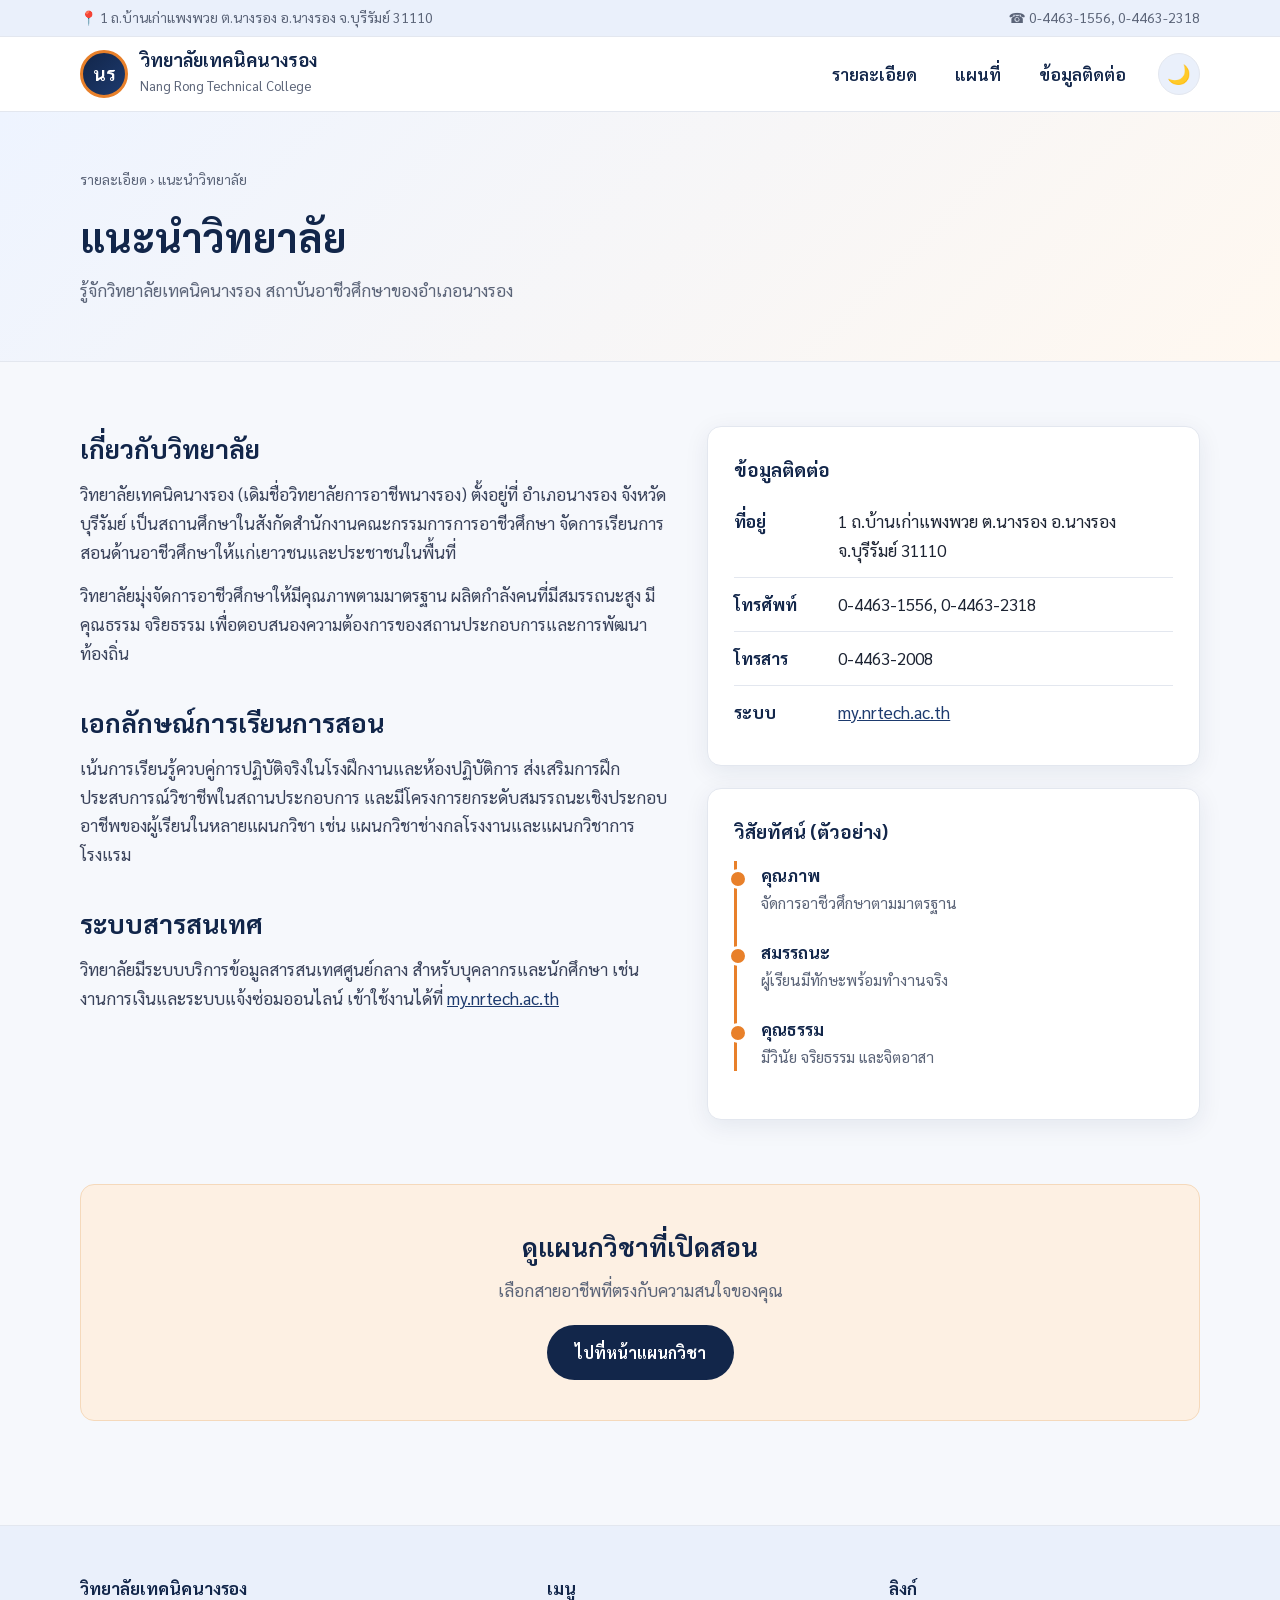
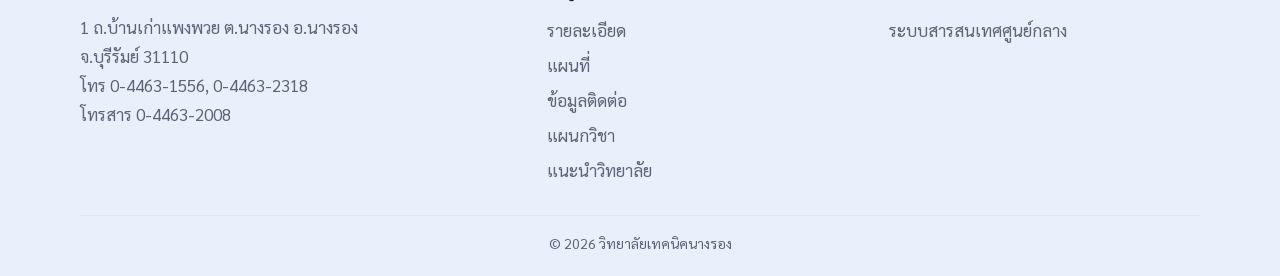
==== about.html @ fb566383 "Add files via upload" ====
<!DOCTYPE html>
<html lang="th">
<head>
  <meta charset="UTF-8">
  <meta name="viewport" content="width=device-width, initial-scale=1">
  <title>แนะนำวิทยาลัย | วิทยาลัยเทคนิคนางรอง</title>
  <meta name="description" content="แนะนำวิทยาลัยเทคนิคนางรอง จังหวัดบุรีรัมย์ ข้อมูลทั่วไป วิสัยทัศน์ และข้อมูลการติดต่อ">
  <link rel="preconnect" href="https://fonts.googleapis.com">
  <link rel="preconnect" href="https://fonts.gstatic.com" crossorigin>
  <link href="https://fonts.googleapis.com/css2?family=Sarabun:wght@400;600;700&display=swap" rel="stylesheet">
  <link rel="stylesheet" href="style.css">
  <script src="theme.js"></script>
</head>
<body>

  <div class="topbar">
    <div class="container">
      <span>📍 1 ถ.บ้านเก่าแพงพวย ต.นางรอง อ.นางรอง จ.บุรีรัมย์ 31110</span>
      <span>☎ 0-4463-1556, 0-4463-2318</span>
    </div>
  </div>

  <header class="site-header">
    <div class="container">
      <a href="index.html" class="brand">
        <div class="brand-mark"><span>นร</span><img src="images/logo.png" alt="โลโก้วิทยาลัยเทคนิคนางรอง" onerror="this.remove()"></div>
        <div class="brand-text">
          <strong>วิทยาลัยเทคนิคนางรอง</strong>
          <span>Nang Rong Technical College</span>
        </div>
      </a>
      <button class="theme-btn" id="themeBtn" type="button" aria-label="เปลี่ยนเป็นโหมดมืด">🌙</button>
      <button class="menu-btn" aria-label="เปิดเมนู" onclick="document.getElementById('nav').classList.toggle('open')">☰</button>
      <nav class="nav" id="nav">
        <a href="index.html">รายละเอียด</a>
        <a href="map.html">แผนที่</a>
        <a href="contact.html">ข้อมูลติดต่อ</a>
      </nav>
    </div>
  </header>

  <div class="page-banner">
    <div class="container">
      <div class="crumbs"><a href="index.html">รายละเอียด</a> › แนะนำวิทยาลัย</div>
      <h1>แนะนำวิทยาลัย</h1>
      <p>รู้จักวิทยาลัยเทคนิคนางรอง สถาบันอาชีวศึกษาของอำเภอนางรอง</p>
    </div>
  </div>

  <main>
    <section>
      <div class="container two-col">

        <div class="prose">
          <h2>เกี่ยวกับวิทยาลัย</h2>
          <p>วิทยาลัยเทคนิคนางรอง (เดิมชื่อวิทยาลัยการอาชีพนางรอง) ตั้งอยู่ที่ อำเภอนางรอง จังหวัดบุรีรัมย์ เป็นสถานศึกษาในสังกัดสำนักงานคณะกรรมการการอาชีวศึกษา จัดการเรียนการสอนด้านอาชีวศึกษาให้แก่เยาวชนและประชาชนในพื้นที่</p>
          <p>วิทยาลัยมุ่งจัดการอาชีวศึกษาให้มีคุณภาพตามมาตรฐาน ผลิตกำลังคนที่มีสมรรถนะสูง มีคุณธรรม จริยธรรม เพื่อตอบสนองความต้องการของสถานประกอบการและการพัฒนาท้องถิ่น</p>

          <h2 style="margin-top:32px">เอกลักษณ์การเรียนการสอน</h2>
          <p>เน้นการเรียนรู้ควบคู่การปฏิบัติจริงในโรงฝึกงานและห้องปฏิบัติการ ส่งเสริมการฝึกประสบการณ์วิชาชีพในสถานประกอบการ และมีโครงการยกระดับสมรรถนะเชิงประกอบอาชีพของผู้เรียนในหลายแผนกวิชา เช่น แผนกวิชาช่างกลโรงงานและแผนกวิชาการโรงแรม</p>

          <h2 style="margin-top:32px">ระบบสารสนเทศ</h2>
          <p>วิทยาลัยมีระบบบริการข้อมูลสารสนเทศศูนย์กลาง สำหรับบุคลากรและนักศึกษา เช่น งานการเงินและระบบแจ้งซ่อมออนไลน์ เข้าใช้งานได้ที่
            <a href="https://my.nrtech.ac.th/" target="_blank" rel="noopener" style="color:var(--navy-2);text-decoration:underline">my.nrtech.ac.th</a></p>
        </div>

        <aside>
          <div class="card" id="contact">
            <h3 style="margin-bottom:10px">ข้อมูลติดต่อ</h3>
            <ul class="info-list">
              <li><span class="k">ที่อยู่</span><span>1 ถ.บ้านเก่าแพงพวย ต.นางรอง อ.นางรอง จ.บุรีรัมย์ 31110</span></li>
              <li><span class="k">โทรศัพท์</span><span>0-4463-1556, 0-4463-2318</span></li>
              <li><span class="k">โทรสาร</span><span>0-4463-2008</span></li>
              <li><span class="k">ระบบ</span><span><a href="https://my.nrtech.ac.th/" target="_blank" rel="noopener">my.nrtech.ac.th</a></span></li>
            </ul>
          </div>

          <div class="card" style="margin-top:22px">
            <h3 style="margin-bottom:14px">วิสัยทัศน์ (ตัวอย่าง)</h3>
            <div class="timeline">
              <div class="item"><h4>คุณภาพ</h4><p>จัดการอาชีวศึกษาตามมาตรฐาน</p></div>
              <div class="item"><h4>สมรรถนะ</h4><p>ผู้เรียนมีทักษะพร้อมทำงานจริง</p></div>
              <div class="item"><h4>คุณธรรม</h4><p>มีวินัย จริยธรรม และจิตอาสา</p></div>
            </div>
          </div>
        </aside>

      </div>
    </section>

    <section style="padding-top:0">
      <div class="container">
        <div class="cta">
          <h2>ดูแผนกวิชาที่เปิดสอน</h2>
          <p>เลือกสายอาชีพที่ตรงกับความสนใจของคุณ</p>
          <a href="departments.html" class="btn btn-primary">ไปที่หน้าแผนกวิชา</a>
        </div>
      </div>
    </section>
  </main>

  <footer class="site-footer">
    <div class="container">
      <div class="footer-grid">
        <div>
          <h4>วิทยาลัยเทคนิคนางรอง</h4>
          <p>1 ถ.บ้านเก่าแพงพวย ต.นางรอง อ.นางรอง<br>จ.บุรีรัมย์ 31110</p>
          <p>โทร 0-4463-1556, 0-4463-2318<br>โทรสาร 0-4463-2008</p>
        </div>
        <div>
          <h4>เมนู</h4>
          <ul>
            <li><a href="index.html">รายละเอียด</a></li>
            <li><a href="map.html">แผนที่</a></li>
            <li><a href="contact.html">ข้อมูลติดต่อ</a></li>
            <li><a href="departments.html">แผนกวิชา</a></li>
            <li><a href="about.html">แนะนำวิทยาลัย</a></li>
          </ul>
        </div>
        <div>
          <h4>ลิงก์</h4>
          <ul>
            <li><a href="https://my.nrtech.ac.th/" target="_blank" rel="noopener">ระบบสารสนเทศศูนย์กลาง</a></li>
          </ul>
        </div>
      </div>
      <div class="copy">© 2026 วิทยาลัยเทคนิคนางรอง</div>
    </div>
  </footer>

</body>
</html>
---- style.css ----
/* ============ Theme tokens ============ */
:root {
  color-scheme: light;
  --navy: #12264a;          /* heading text */
  --navy-2: #1d3a6e;        /* link text */
  --brand: #12264a;         /* solid fills (buttons, active nav) */
  --brand-2: #1d3a6e;
  --accent: #e8802a;
  --accent-dark: #b85f12;
  --accent-soft: #fdf0e3;
  --accent-line: #f5d9bb;
  --ink: #1d2433;
  --prose: #39425a;
  --muted: #5b6478;
  --line: #e3e7ef;
  --bg: #f6f8fc;
  --surface: #ffffff;
  --soft: #eaf0fb;
  --hero-a: #eef4ff;
  --hero-b: #fff8f0;
  --glow: rgba(232, 128, 42, 0.18);
  --radius: 14px;
  --shadow: 0 6px 24px rgba(18, 38, 74, 0.08);
  --shadow-hover: 0 12px 32px rgba(18, 38, 74, 0.14);
}

:root[data-theme="dark"] {
  color-scheme: dark;
  --navy: #dbe7ff;
  --navy-2: #8fb4ff;
  --brand: #2f5fb8;
  --brand-2: #4377d4;
  --accent: #f29441;
  --accent-dark: #ffb877;
  --accent-soft: #33261a;
  --accent-line: #5a3f25;
  --ink: #e7ebf5;
  --prose: #c3cbe0;
  --muted: #9aa5c0;
  --line: #2a3550;
  --bg: #0e1424;
  --surface: #161e33;
  --soft: #1a2440;
  --hero-a: #121b33;
  --hero-b: #1b1a2b;
  --glow: rgba(242, 148, 65, 0.16);
  --shadow: 0 6px 24px rgba(0, 0, 0, 0.35);
  --shadow-hover: 0 12px 32px rgba(0, 0, 0, 0.5);
}

* { box-sizing: border-box; margin: 0; padding: 0; }

html { scroll-behavior: smooth; }

body {
  font-family: "Sarabun", "Noto Sans Thai", system-ui, sans-serif;
  color: var(--ink);
  background: var(--bg);
  line-height: 1.7;
  font-size: 17px;
  transition: background .25s, color .25s;
}

a { color: inherit; text-decoration: none; }
img { max-width: 100%; display: block; }

.container { width: min(1120px, 100% - 32px); margin-inline: auto; }

/* ---------- Header ---------- */
.topbar {
  background: var(--soft);
  color: var(--muted);
  font-size: 14px;
  border-bottom: 1px solid var(--line);
}
.topbar .container {
  display: flex; justify-content: space-between; flex-wrap: wrap;
  gap: 4px 20px; padding: 6px 0;
}
.topbar a:hover { color: var(--navy); }

.site-header {
  background: var(--surface);
  border-bottom: 1px solid var(--line);
  position: sticky; top: 0; z-index: 50;
}
.site-header .container {
  display: flex; align-items: center; justify-content: space-between;
  padding: 12px 0; gap: 16px;
}
.brand { display: flex; align-items: center; gap: 12px; order: 1; }
.brand-mark {
  width: 48px; height: 48px; border-radius: 50%;
  background: linear-gradient(135deg, var(--brand), var(--brand-2));
  color: #fff; display: grid; place-items: center;
  font-weight: 700; font-size: 18px; border: 3px solid var(--accent);
}
.brand-text strong { display: block; font-size: 18px; color: var(--navy); line-height: 1.2; }
.brand-text span { font-size: 13px; color: var(--muted); }

.nav { display: flex; gap: 6px; order: 2; margin-left: auto; }
.nav a {
  padding: 8px 16px; border-radius: 999px; font-weight: 600; color: var(--navy);
  transition: background .2s, color .2s;
}
.nav a:hover { background: var(--accent-soft); }
.nav a.active { background: var(--brand); color: #fff; }

.theme-btn {
  order: 3; width: 42px; height: 42px; border-radius: 50%;
  border: 1px solid var(--line); background: var(--soft); color: var(--navy);
  font-size: 19px; line-height: 1; cursor: pointer; flex-shrink: 0;
  display: grid; place-items: center; transition: transform .15s, border-color .2s;
}
.theme-btn:hover { transform: rotate(15deg); border-color: var(--accent); }
.theme-btn:focus-visible, .menu-btn:focus-visible, .filter-btn:focus-visible {
  outline: 3px solid var(--accent); outline-offset: 2px;
}

.menu-btn {
  order: 4; display: none; background: none; border: 1px solid var(--line);
  border-radius: 10px; padding: 8px 12px; font-size: 20px; cursor: pointer; color: var(--navy);
}

/* ---------- Hero ---------- */
.hero {
  background:
    radial-gradient(circle at 85% 20%, var(--glow), transparent 45%),
    linear-gradient(135deg, var(--hero-a) 0%, var(--hero-b) 100%);
  color: var(--ink);
  padding: 88px 0 96px;
}
.hero .container { display: grid; grid-template-columns: 1.3fr 1fr; gap: 40px; align-items: center; }
.eyebrow {
  display: inline-block; background: var(--accent-soft); color: var(--accent-dark); padding: 4px 14px;
  border-radius: 999px; font-size: 14px; margin-bottom: 18px; font-weight: 600;
}
.hero h1 { font-size: clamp(32px, 5vw, 52px); line-height: 1.25; margin-bottom: 16px; color: var(--navy); }
.hero h1 em { font-style: normal; color: var(--accent); }
.hero p { color: var(--muted); max-width: 560px; margin-bottom: 28px; }
.hero-actions { display: flex; gap: 12px; flex-wrap: wrap; }

.btn {
  display: inline-block; padding: 12px 26px; border-radius: 999px;
  font-weight: 700; border: 2px solid transparent; transition: transform .15s, background .2s, color .2s;
  cursor: pointer; font-family: inherit; font-size: 16px;
}
.btn:hover { transform: translateY(-2px); }
.btn-primary { background: var(--accent); color: #1a1208; }
.btn-primary:hover { filter: brightness(0.92); }
.btn-ghost { border-color: var(--navy); color: var(--navy); }
.btn-ghost:hover { background: var(--navy); color: var(--bg); }

.hero-card {
  background: var(--surface); border: 1px solid var(--line);
  border-radius: var(--radius); padding: 28px; box-shadow: var(--shadow);
}
.hero-card h3 { margin-bottom: 14px; font-size: 18px; color: var(--navy); }
.hero-card li { list-style: none; padding: 8px 0; border-bottom: 1px dashed var(--line); color: var(--ink); }
.hero-card li a:hover { color: var(--accent); }
.hero-card li:last-child { border: 0; }

/* ---------- Page banner (inner pages) ---------- */
.page-banner {
  background: linear-gradient(135deg, var(--hero-a) 0%, var(--hero-b) 100%);
  color: var(--navy); padding: 56px 0;
  border-bottom: 1px solid var(--line);
}
.page-banner h1 { font-size: clamp(28px, 4vw, 40px); }
.page-banner p { color: var(--muted); margin-top: 6px; }
.crumbs { font-size: 14px; color: var(--muted); margin-bottom: 10px; }
.crumbs a:hover { color: var(--accent); }

/* ---------- Sections ---------- */
section { padding: 64px 0; }
.section-alt { background: var(--surface); border-block: 1px solid var(--line); }
.section-head { text-align: center; max-width: 640px; margin: 0 auto 40px; }
.section-head h2 { font-size: 30px; color: var(--navy); }
.section-head p { color: var(--muted); margin-top: 8px; }
.section-head::after {
  content: ""; display: block; width: 56px; height: 4px; border-radius: 4px;
  background: var(--accent); margin: 14px auto 0;
}

.grid { display: grid; gap: 22px; }
.grid-3 { grid-template-columns: repeat(auto-fill, minmax(260px, 1fr)); }
.grid-4 { grid-template-columns: repeat(auto-fill, minmax(220px, 1fr)); }

.card {
  background: var(--surface); border-radius: var(--radius); padding: 26px;
  box-shadow: var(--shadow); border: 1px solid var(--line);
  transition: transform .2s, box-shadow .2s, background .25s;
}
.card:hover { transform: translateY(-4px); box-shadow: var(--shadow-hover); }
.card .icon {
  width: 54px; height: 54px; border-radius: 14px; background: var(--accent-soft);
  display: grid; place-items: center; font-size: 28px; margin-bottom: 14px;
}
.card h3 { color: var(--navy); font-size: 19px; margin-bottom: 6px; }
.card p { color: var(--muted); font-size: 15.5px; }
.tag {
  display: inline-block; margin-top: 12px; font-size: 13px; font-weight: 600;
  background: var(--soft); color: var(--navy-2); padding: 2px 12px; border-radius: 999px;
}

.cta {
  background: var(--accent-soft); border-radius: var(--radius);
  padding: 40px; text-align: center; border: 1px solid var(--accent-line);
}
.cta h2 { color: var(--navy); margin-bottom: 8px; }
.cta p { color: var(--muted); margin-bottom: 20px; }
.cta .btn-primary { background: var(--brand); color: #fff; }
.cta .btn-primary:hover { background: var(--brand-2); filter: none; }

/* ---------- Filters (departments) ---------- */
.filters { display: flex; gap: 10px; justify-content: center; flex-wrap: wrap; margin-bottom: 32px; }
.filter-btn {
  padding: 8px 20px; border-radius: 999px; border: 1px solid var(--line);
  background: var(--surface); font-family: inherit; font-size: 16px; cursor: pointer; color: var(--navy);
  font-weight: 600; transition: all .2s;
}
.filter-btn:hover { border-color: var(--accent); }
.filter-btn.active { background: var(--brand); color: #fff; border-color: var(--brand); }
.dept.hidden { display: none; }

/* ---------- About ---------- */
.two-col { display: grid; grid-template-columns: 1.2fr 1fr; gap: 36px; align-items: start; }
.prose h2 { color: var(--navy); margin-bottom: 10px; font-size: 26px; }
.prose p { margin-bottom: 14px; color: var(--prose); }
.prose a, .info-list a { color: var(--navy-2); text-decoration: underline; }
.info-list { list-style: none; }
.info-list li {
  display: flex; gap: 12px; padding: 12px 0; border-bottom: 1px solid var(--line);
}
.info-list li:last-child { border: 0; }
.info-list .k { min-width: 92px; font-weight: 700; color: var(--navy); }

.timeline { border-left: 3px solid var(--accent); padding-left: 24px; }
.timeline .item { position: relative; margin-bottom: 22px; }
.timeline .item::before {
  content: ""; position: absolute; left: -33px; top: 8px; width: 14px; height: 14px;
  border-radius: 50%; background: var(--accent); border: 3px solid var(--surface);
}
.timeline h4 { color: var(--navy); }
.timeline p { color: var(--muted); font-size: 15.5px; }

/* ---------- Footer ---------- */
.site-footer { background: var(--soft); color: var(--muted); padding: 48px 0 20px; margin-top: 40px; border-top: 1px solid var(--line); }
.footer-grid { display: grid; grid-template-columns: 1.4fr 1fr 1fr; gap: 32px; margin-bottom: 28px; }
.site-footer h4 { color: var(--navy); margin-bottom: 10px; }
.site-footer a:hover { color: var(--accent); }
.site-footer li { list-style: none; padding: 3px 0; }
.copy { border-top: 1px solid var(--line); padding-top: 16px; font-size: 14px; text-align: center; }

/* ---------- Responsive ---------- */
@media (max-width: 860px) {
  .hero .container, .two-col, .footer-grid { grid-template-columns: 1fr; }
  .menu-btn { display: block; }
  .theme-btn { margin-left: auto; }
  .nav {
    display: none; position: absolute; left: 0; right: 0; top: 100%; margin-left: 0;
    background: var(--surface); flex-direction: column; padding: 12px 16px;
    border-bottom: 1px solid var(--line); box-shadow: var(--shadow);
  }
  .nav.open { display: flex; }
  .site-header .container { position: relative; }
  .hero { padding: 56px 0; }
}

@media (prefers-reduced-motion: reduce) {
  * { transition: none !important; scroll-behavior: auto !important; }
}

/* ============ เพิ่มใหม่: โลโก้รูป / ช่องรูปภาพ / แกลเลอรี / แผนที่ / ติดต่อ ============ */
.brand-mark { position: relative; overflow: hidden; flex-shrink: 0; }
.brand-mark img { position: absolute; inset: 0; width: 100%; height: 100%; object-fit: cover; }

/* ช่องรูปภาพ: ถ้าไม่มีไฟล์รูป จะแสดงกรอบพร้อมชื่อไฟล์ที่ต้องใส่ */
.photo {
  position: relative; overflow: hidden; border-radius: var(--radius);
  background: var(--soft); border: 1px dashed var(--line);
  aspect-ratio: 16 / 9; display: grid; place-items: center;
  color: var(--muted); font-size: 15px; text-align: center; padding: 12px;
}
.photo::before { content: "📷 " attr(data-label); }
.photo img { position: absolute; inset: 0; width: 100%; height: 100%; object-fit: cover; }
.photo.has-img { border-style: solid; }

.gallery { display: grid; gap: 16px; grid-template-columns: repeat(auto-fill, minmax(250px, 1fr)); }
.gallery .photo { aspect-ratio: 4 / 3; }

.hero-photo { aspect-ratio: 4 / 3; }

.map-wrap { border-radius: var(--radius); overflow: hidden; border: 1px solid var(--line); box-shadow: var(--shadow); background: var(--soft); }
.map-wrap iframe { display: block; width: 100%; height: min(62vh, 520px); border: 0; }

.contact-grid { display: grid; gap: 22px; grid-template-columns: 1fr 1fr; align-items: start; }
.chips { display: flex; flex-wrap: wrap; gap: 8px; }
.chip { background: var(--soft); color: var(--navy-2); font-weight: 600; font-size: 15px; padding: 4px 14px; border-radius: 999px; }
.link-cards { display: grid; gap: 18px; grid-template-columns: repeat(auto-fit, minmax(260px, 1fr)); }
.link-cards .card { display: block; }
.link-cards .card span.go { color: var(--accent-dark); font-weight: 700; }

@media (max-width: 860px) { .contact-grid { grid-template-columns: 1fr; } }

/* มือถือ: แสดง 3 ปุ่มด้านบนเป็นแถวเสมอ (ไม่ซ่อนในเมนู) */
@media (max-width: 860px) {
  .menu-btn { display: none; }
  .site-header .container { flex-wrap: wrap; }
  .nav, .nav.open {
    display: flex; position: static; order: 5; width: 100%; flex-direction: row; gap: 6px;
    padding: 0; border: 0; box-shadow: none; background: transparent; margin-left: 0;
  }
  .nav a { flex: 1; text-align: center; padding: 8px 6px; font-size: 15px; border: 1px solid var(--line); }
  .nav a.active { border-color: var(--brand); }
  .theme-btn { margin-left: auto; }
  .brand { margin-right: 0; }
}

/* ===== รูปที่อัปโหลดแล้ว: แสดงเต็มภาพตามสัดส่วนจริง ไม่ครอบตัด ===== */
.photo.has-img {
  display: block; aspect-ratio: auto; padding: 0; background: var(--soft);
  line-height: 0;
}
.photo.has-img::before { content: none; }
.photo.has-img img {
  position: static; display: block; width: 100%; height: auto;
  max-height: 80vh; object-fit: contain; margin-inline: auto;
}
.gallery { align-items: start; }
.contact-grid { align-items: start; }
.hero .container { align-items: center; }

/* โลโก้: แสดงเต็มวง ไม่ตัดขอบ */
.brand-mark img { object-fit: contain; background: #fff; padding: 2px; }
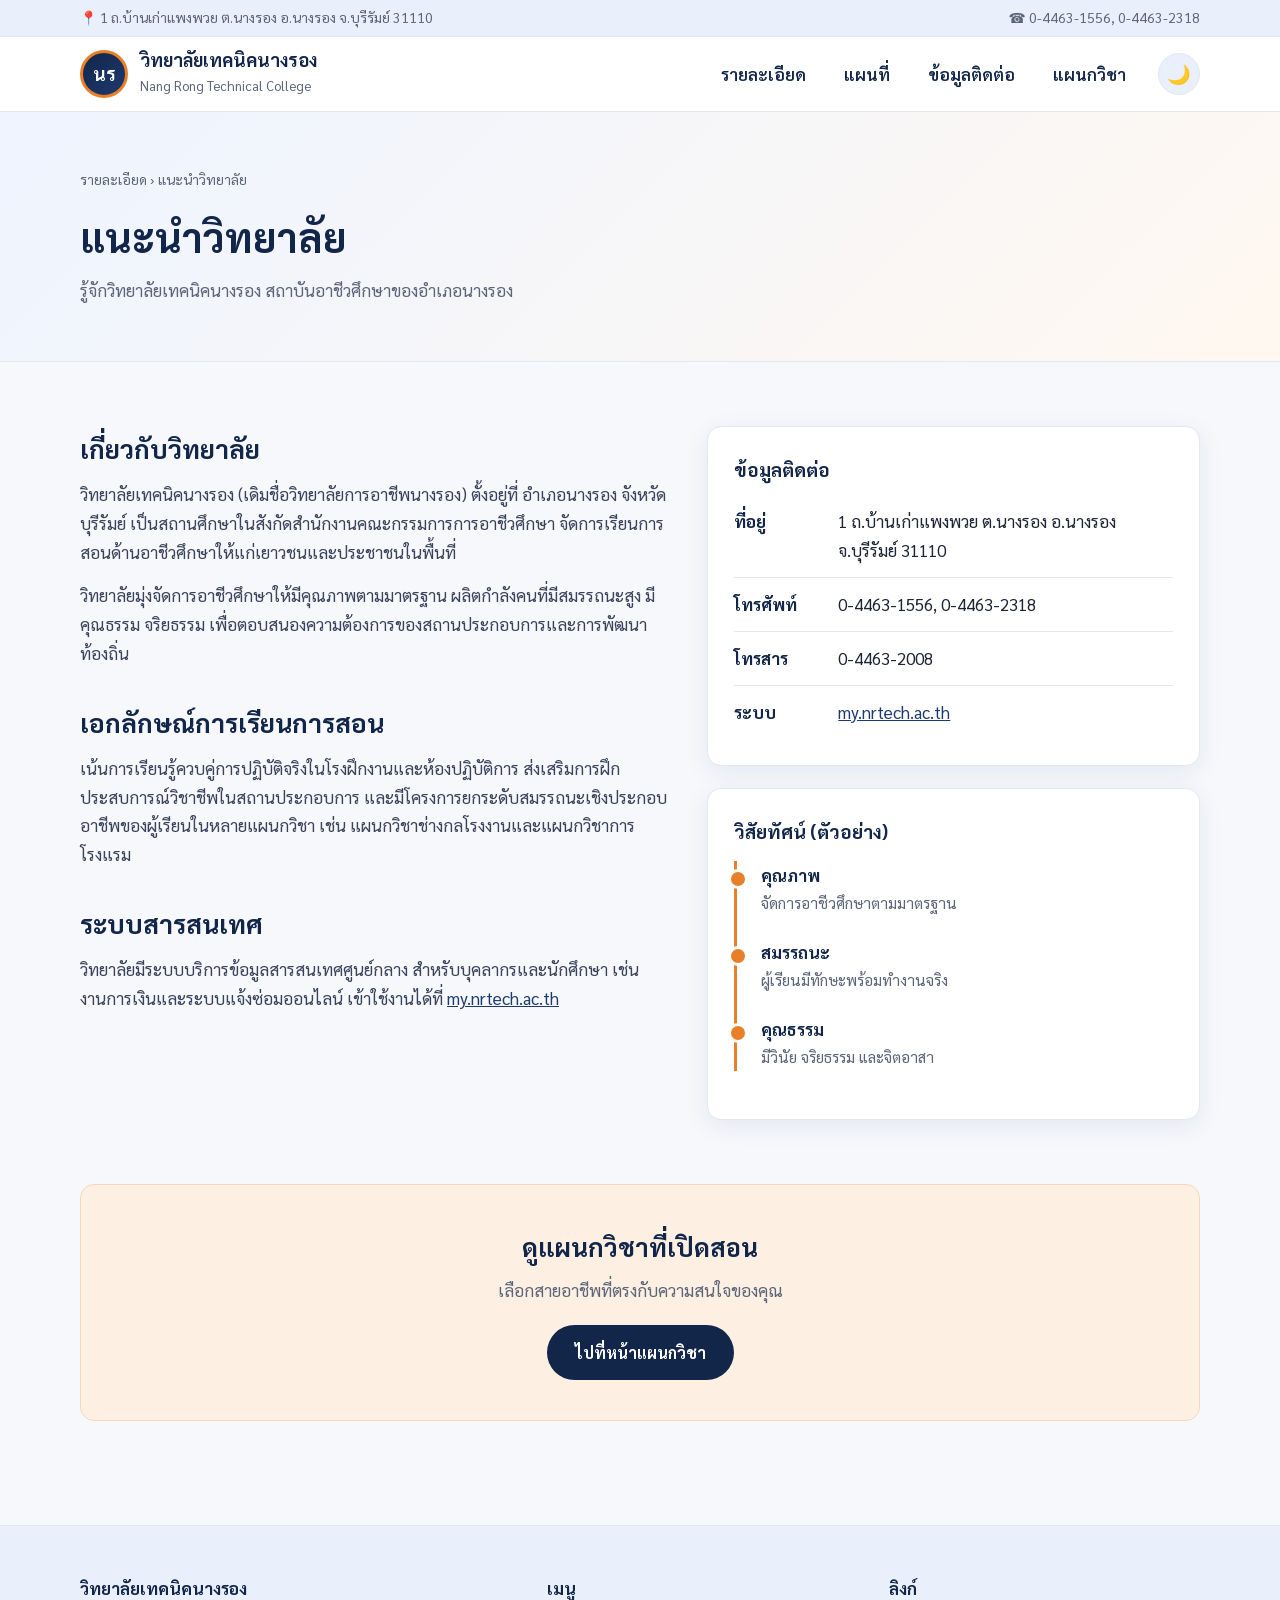
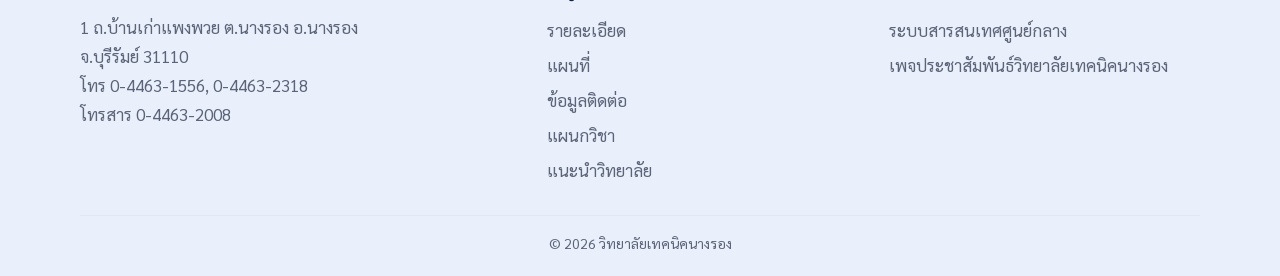
==== commit c5cc5ccc: "Add files via upload" ====
--- a/about.html
+++ b/about.html
@@ -35,6 +35,7 @@
         <a href="index.html">รายละเอียด</a>
         <a href="map.html">แผนที่</a>
         <a href="contact.html">ข้อมูลติดต่อ</a>
+        <a href="departments.html">แผนกวิชา</a>
       </nav>
     </div>
   </header>
@@ -121,6 +122,7 @@
           <h4>ลิงก์</h4>
           <ul>
             <li><a href="https://my.nrtech.ac.th/" target="_blank" rel="noopener">ระบบสารสนเทศศูนย์กลาง</a></li>
+            <li><a href="https://web.facebook.com/NrTechNew" target="_blank" rel="noopener">เพจประชาสัมพันธ์วิทยาลัยเทคนิคนางรอง</a></li>
           </ul>
         </div>
       </div>
--- a/style.css
+++ b/style.css
@@ -332,4 +332,17 @@
 .hero .container { align-items: center; }
 
 /* โลโก้: แสดงเต็มวง ไม่ตัดขอบ */
-.brand-mark img { object-fit: contain; background: #fff; padding: 2px; }+.brand-mark img { object-fit: contain; background: #fff; padding: 2px; }
+
+/* ===== ครูผู้สอน ===== */
+.teachers { display: grid; gap: 22px; grid-template-columns: repeat(auto-fill, minmax(210px, 1fr)); }
+.teacher { text-align: center; padding: 18px 18px 22px; }
+.teacher .photo, .teacher .photo.has-img {
+  aspect-ratio: 3 / 4; display: grid; place-items: center; margin-bottom: 14px; line-height: 1.4;
+}
+.teacher .photo.has-img img {
+  position: absolute; inset: 0; width: 100%; height: 100%; max-height: none; object-fit: contain;
+}
+.teacher h3 { color: var(--navy); font-size: 18px; margin-bottom: 2px; }
+.teacher .role { color: var(--accent-dark); font-weight: 600; font-size: 15px; }
+.teacher .sub { color: var(--muted); font-size: 14px; }
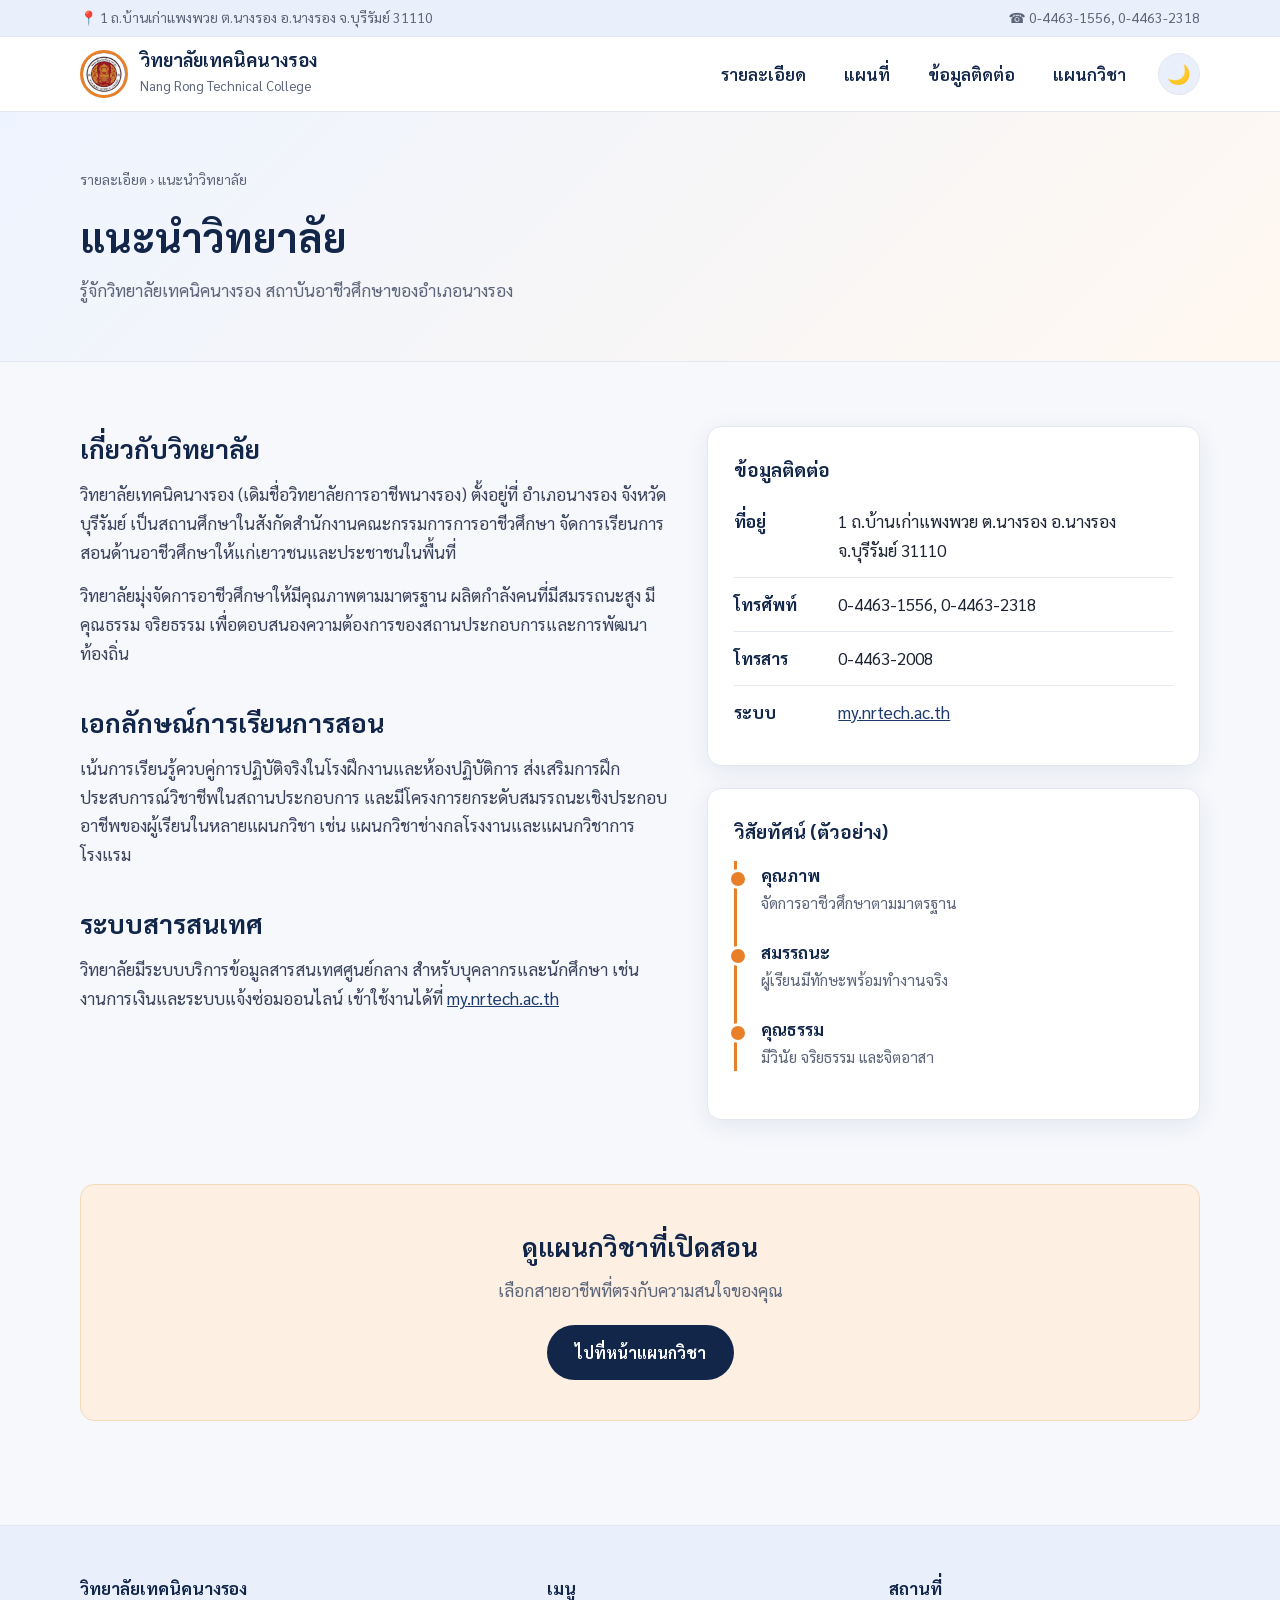
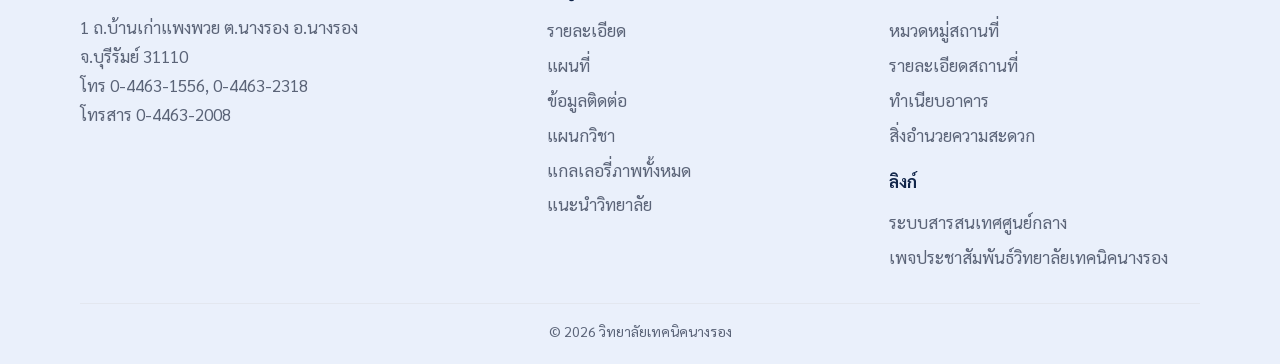
==== commit 9ab23a22: "Add files via upload" ====
--- a/about.html
+++ b/about.html
@@ -23,7 +23,7 @@
   <header class="site-header">
     <div class="container">
       <a href="index.html" class="brand">
-        <div class="brand-mark"><span>นร</span><img src="images/logo.png" alt="โลโก้วิทยาลัยเทคนิคนางรอง" onerror="this.remove()"></div>
+        <div class="brand-mark"><span>นร</span><img src="roob/home.jpg" alt="โลโก้วิทยาลัยเทคนิคนางรอง" onerror="this.remove()"></div>
         <div class="brand-text">
           <strong>วิทยาลัยเทคนิคนางรอง</strong>
           <span>Nang Rong Technical College</span>
@@ -100,7 +100,7 @@
     </section>
   </main>
 
-  <footer class="site-footer">
+<footer class="site-footer">
     <div class="container">
       <div class="footer-grid">
         <div>
@@ -115,11 +115,20 @@
             <li><a href="map.html">แผนที่</a></li>
             <li><a href="contact.html">ข้อมูลติดต่อ</a></li>
             <li><a href="departments.html">แผนกวิชา</a></li>
+            <li><a href="gallery.html">แกลเลอรี่ภาพทั้งหมด</a></li>
             <li><a href="about.html">แนะนำวิทยาลัย</a></li>
           </ul>
         </div>
         <div>
-          <h4>ลิงก์</h4>
+          <h4>สถานที่</h4>
+          <ul>
+            <li><a href="service.html">หมวดหมู่สถานที่</a></li>
+            <li><a href="detail.html">รายละเอียดสถานที่</a></li>
+            <li><a href="buildings.html">ทำเนียบอาคาร</a></li>
+            <li><a href="facilities.html">สิ่งอำนวยความสะดวก</a></li>
+          </ul>
+          <h4 style="margin-top:14px">ลิงก์</h4>
+          <ul>
           <ul>
             <li><a href="https://my.nrtech.ac.th/" target="_blank" rel="noopener">ระบบสารสนเทศศูนย์กลาง</a></li>
             <li><a href="https://web.facebook.com/NrTechNew" target="_blank" rel="noopener">เพจประชาสัมพันธ์วิทยาลัยเทคนิคนางรอง</a></li>
--- a/style.css
+++ b/style.css
@@ -345,4 +345,114 @@
 }
 .teacher h3 { color: var(--navy); font-size: 18px; margin-bottom: 2px; }
 .teacher .role { color: var(--accent-dark); font-weight: 600; font-size: 15px; }
-.teacher .sub { color: var(--muted); font-size: 14px; }+.teacher .sub { color: var(--muted); font-size: 14px; }
+
+/* ===== แกลเลอรี่ (หน้า gallery.html) ===== */
+.masonry { column-count: 3; column-gap: 16px; }
+.g-item {
+  display: block; width: 100%; margin: 0 0 16px; padding: 0; border: 1px solid var(--line);
+  border-radius: var(--radius); overflow: hidden; background: var(--soft); cursor: zoom-in;
+  position: relative; break-inside: avoid; font: inherit; box-shadow: var(--shadow);
+  transition: transform .2s, box-shadow .2s;
+}
+.g-item:hover { transform: translateY(-3px); box-shadow: var(--shadow-hover); }
+.g-item:focus-visible { outline: 3px solid var(--accent); outline-offset: 2px; }
+.g-item img { display: block; width: 100%; height: auto; }
+.g-item .cap {
+  position: absolute; left: 0; right: 0; bottom: 0; padding: 22px 12px 10px; text-align: left;
+  color: #fff; font-size: 14px; line-height: 1.4; opacity: 0; transition: opacity .2s;
+  background: linear-gradient(transparent, rgba(0,0,0,.7));
+}
+.g-item:hover .cap, .g-item:focus-visible .cap { opacity: 1; }
+.g-item.g-ph {
+  cursor: default; aspect-ratio: 4 / 3; display: grid; place-items: center; border-style: dashed;
+  color: var(--muted); font-size: 15px; box-shadow: none;
+}
+.g-item.g-ph:hover { transform: none; box-shadow: none; }
+.g-empty { text-align: center; color: var(--muted); padding: 40px 0; }
+
+.lb {
+  position: fixed; inset: 0; z-index: 100; background: rgba(5, 10, 20, .93);
+  display: flex; align-items: center; justify-content: center; padding: 16px;
+}
+.lb[hidden] { display: none; }
+.lb figure { margin: 0; text-align: center; max-width: 100%; }
+.lb img { max-width: min(92vw, 1200px); max-height: 80vh; object-fit: contain; border-radius: 8px; }
+.lb figcaption { color: #e7ebf5; margin-top: 12px; font-size: 16px; }
+.lb-btn {
+  position: absolute; width: 46px; height: 46px; border-radius: 50%; border: 0; cursor: pointer;
+  background: rgba(255,255,255,.14); color: #fff; font-size: 26px; line-height: 1; display: grid; place-items: center;
+}
+.lb-btn:hover { background: rgba(255,255,255,.28); }
+.lb-btn:focus-visible { outline: 3px solid var(--accent); }
+.lb-close { top: 16px; right: 16px; font-size: 20px; }
+.lb-prev { left: 16px; top: 50%; transform: translateY(-50%); }
+.lb-next { right: 16px; top: 50%; transform: translateY(-50%); }
+
+@media (max-width: 860px) { .masonry { column-count: 2; } .nav a { font-size: 14px; } }
+@media (max-width: 480px) { .lb-prev { left: 6px; } .lb-next { right: 6px; } }
+
+/* มือถือ: ปุ่มเมนู 4 ปุ่มให้อยู่บรรทัดเดียว */
+@media (max-width: 860px) {
+  .nav a { white-space: nowrap; padding: 8px 4px; font-size: 14px; }
+}
+@media (max-width: 380px) {
+  .nav a { font-size: 13px; }
+}
+
+/* ===== หน้าสถานที่ (places / place / buildings / facilities) ===== */
+.subnav { display: flex; gap: 8px; flex-wrap: wrap; margin-top: 18px; }
+.subnav a {
+  padding: 7px 16px; border-radius: 999px; border: 1px solid var(--line); background: var(--surface);
+  color: var(--navy); font-weight: 600; font-size: 15px; transition: border-color .2s;
+}
+.subnav a:hover { border-color: var(--accent); }
+.subnav a.active { background: var(--brand); color: #fff; border-color: var(--brand); }
+
+.demo-note {
+  background: var(--accent-soft); border: 1px solid var(--accent-line); color: var(--accent-dark);
+  border-radius: var(--radius); padding: 10px 16px; font-size: 14.5px; margin-bottom: 28px; text-align: center;
+}
+
+.cat-card { text-align: left; font: inherit; cursor: pointer; width: 100%; color: inherit; }
+.cat-card.active { border-color: var(--accent); box-shadow: 0 0 0 2px var(--accent); }
+
+.pcard { display: block; padding: 0; overflow: hidden; }
+.pcard .photo { border-radius: 0; border: 0; border-bottom: 1px solid var(--line); }
+.pcard .body { padding: 18px 20px 22px; }
+.pcard h3 { color: var(--navy); font-size: 18px; margin-bottom: 4px; }
+.pcard p { color: var(--muted); font-size: 15px; }
+.pcard .tag + .tag { margin-left: 6px; }
+
+.search {
+  display: block; width: 100%; max-width: 440px; margin: 0 auto 28px; padding: 11px 18px;
+  border-radius: 999px; border: 1px solid var(--line); background: var(--surface); color: var(--ink);
+  font: inherit; font-size: 16px;
+}
+.search:focus { outline: 3px solid var(--accent); outline-offset: 1px; }
+
+.bcard .head { display: flex; align-items: center; gap: 12px; margin-bottom: 8px; }
+.bcard .no {
+  background: var(--brand); color: #fff; font-weight: 700; font-size: 14px; padding: 3px 12px; border-radius: 999px; white-space: nowrap;
+}
+.bcard .rooms { margin-top: 12px; display: flex; flex-wrap: wrap; gap: 6px; }
+.bcard .rooms a { background: var(--soft); color: var(--navy-2); font-size: 14px; font-weight: 600; padding: 2px 12px; border-radius: 999px; }
+.bcard .rooms a:hover { background: var(--accent-soft); }
+
+.fac-card .where { margin-top: 12px; display: flex; flex-wrap: wrap; gap: 6px; }
+.fac-card .where a { background: var(--soft); color: var(--navy-2); font-size: 14px; font-weight: 600; padding: 2px 12px; border-radius: 999px; }
+.fac-card .where a:hover { background: var(--accent-soft); }
+
+.detail-grid { display: grid; gap: 28px; grid-template-columns: 1.1fr 1fr; align-items: start; }
+.extras { display: grid; gap: 14px; grid-template-columns: 1fr 1fr; margin-top: 14px; }
+.extras .photo { aspect-ratio: 4 / 3; }
+@media (max-width: 860px) { .detail-grid { grid-template-columns: 1fr; } }
+
+/* หน้าสถานที่แบบง่าย */
+ul.plain { list-style: none; margin-top: 10px; }
+ul.plain li { padding: 4px 0; border-top: 1px dashed var(--line); }
+ul.plain a { color: var(--navy-2); font-weight: 600; text-decoration: underline; }
+.stack { display: grid; gap: 22px; }
+.place h2 { color: var(--navy); font-size: 24px; margin-bottom: 6px; }
+.place { scroll-margin-top: 90px; }
+.place:target { border-color: var(--accent); box-shadow: 0 0 0 2px var(--accent); }
